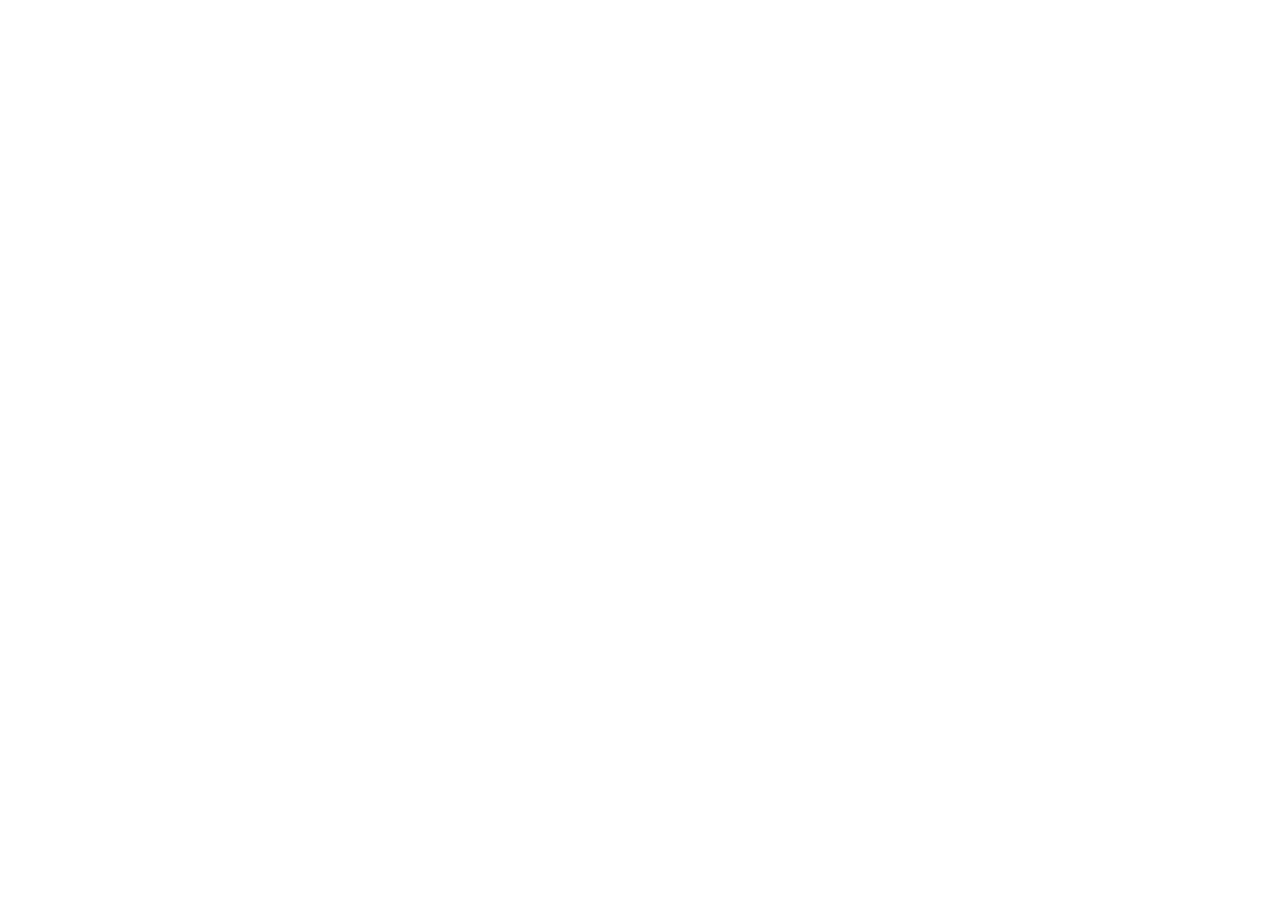
==== index.html @ 2ad167f4 "Add files via upload" ====
<!doctype html>
<html lang="en">
  <head>
    <meta charset="UTF-8" />
    <meta name="viewport" content="width=device-width, initial-scale=1.0" />
    <title>🎮 Les Savry - Game Hub</title>
  </head>
  <body>
    <div id="root"></div>
    <script type="module" src="/src/main.tsx"></script>
  </body>
</html>
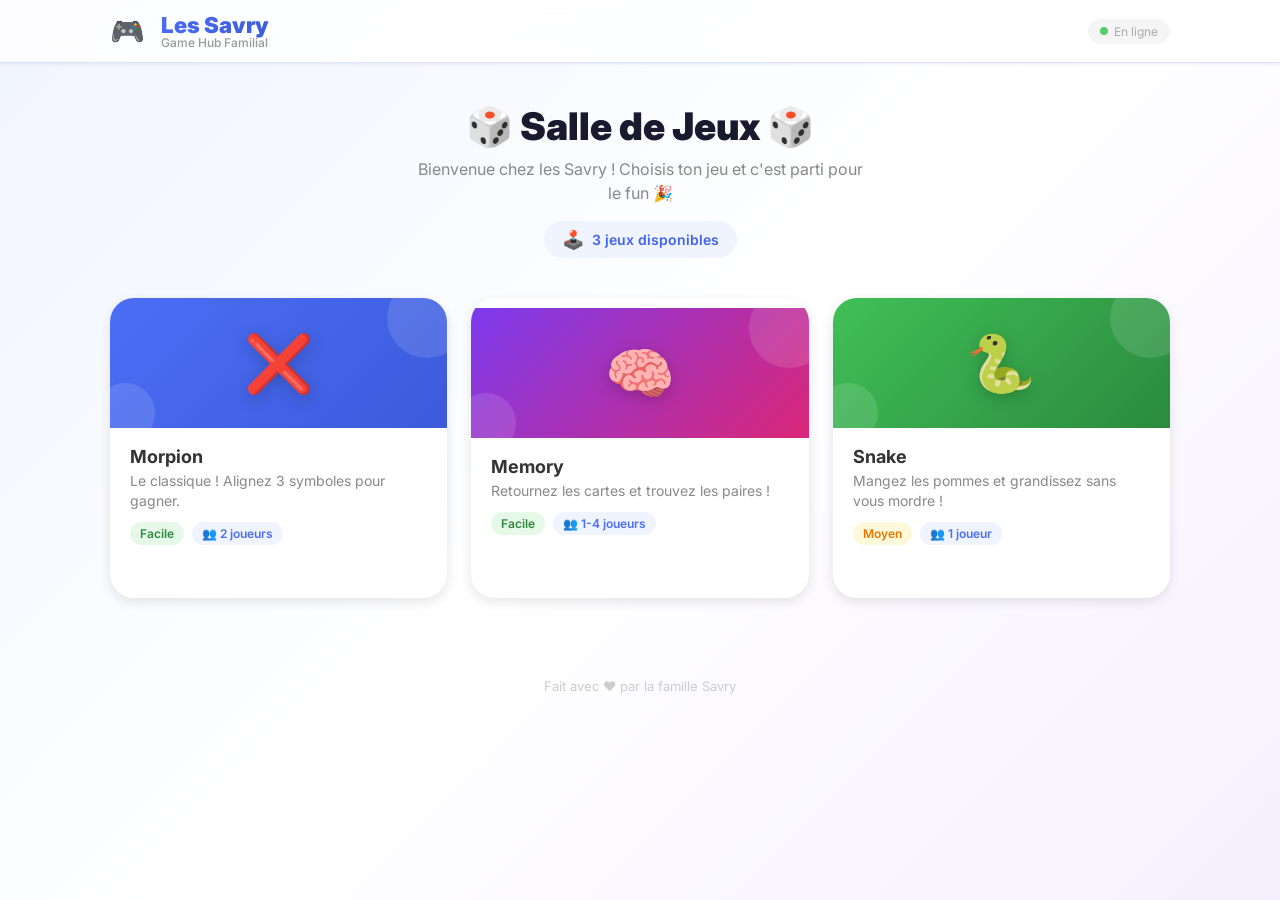
==== commit 08ef06d1: "Update index.html" ====
--- a/index.html
+++ b/index.html
@@ -1,12 +1,977 @@
-<!doctype html>
-<html lang="en">
-  <head>
-    <meta charset="UTF-8" />
-    <meta name="viewport" content="width=device-width, initial-scale=1.0" />
-    <title>🎮 Les Savry - Game Hub</title>
-  </head>
-  <body>
-    <div id="root"></div>
-    <script type="module" src="/src/main.tsx"></script>
-  </body>
+<!DOCTYPE html>
+<html lang="fr">
+<head>
+<meta charset="UTF-8">
+<meta name="viewport" content="width=device-width, initial-scale=1.0">
+<title>🎮 Les Savry — Game Hub</title>
+<link rel="preconnect" href="https://fonts.googleapis.com">
+<link rel="preconnect" href="https://fonts.gstatic.com" crossorigin>
+<link href="https://fonts.googleapis.com/css2?family=Inter:wght@400;500;600;700;800;900&display=swap" rel="stylesheet">
+
+<!-- ═══════════════════════════════════════════════════════════════
+     🎮  GAME HUB DES SAVRY — FICHIER UNIQUE index.html
+     
+     ┌──────────────────────────────────────────────────────────┐
+     │  👉 POUR AJOUTER UN JEU :                               │
+     │                                                          │
+     │  1. Ctrl+F → chercher « ÉTAPE 1 : AJOUTER UN JEU ICI » │
+     │     → Copier/coller le modèle dans le tableau GAMES      │
+     │                                                          │
+     │  2. Ctrl+F → chercher « ÉTAPE 2 : CODER LE JEU ICI »   │
+     │     → Créer la fonction du jeu en copiant le modèle      │
+     │                                                          │
+     │  C'est tout ! 🎉                                         │
+     └──────────────────────────────────────────────────────────┘
+     
+     SOMMAIRE :
+       ~Ligne 30    → 🎨 CSS (styles + animations)
+       ~Ligne 350   → 📋 REGISTRE DES JEUX (tableau GAMES)
+       ~Ligne 410   → 🎮 CODE DES JEUX (Morpion, Memory, Snake)
+       ~Ligne 900   → 🖥️ MOTEUR DU SITE (affichage, navigation)
+     
+     ═══════════════════════════════════════════════════════════════ -->
+
+<style>
+/* ══════════════════════════════════════════════════════════════
+   🎨 STYLES & ANIMATIONS
+   ══════════════════════════════════════════════════════════════ */
+
+*, *::before, *::after { box-sizing: border-box; margin: 0; padding: 0; }
+
+:root {
+  --savry-50: #f0f4ff;  --savry-100: #dbe4ff;  --savry-200: #bac8ff;
+  --savry-300: #91a7ff;  --savry-400: #748ffc;  --savry-500: #5c7cfa;
+  --savry-600: #4c6ef5;  --savry-700: #4263eb;  --savry-800: #3b5bdb;
+  --savry-900: #364fc7;
+  --radius: 16px;
+  --shadow-sm: 0 1px 3px rgba(0,0,0,.08);
+  --shadow-md: 0 4px 12px rgba(0,0,0,.1);
+  --shadow-lg: 0 12px 40px rgba(0,0,0,.12);
+  --shadow-xl: 0 20px 60px rgba(0,0,0,.15);
+}
+
+body {
+  font-family: 'Inter', system-ui, -apple-system, sans-serif;
+  background: linear-gradient(135deg, var(--savry-50) 0%, #fff 50%, #f5f0ff 100%);
+  color: #1a1a2e;
+  min-height: 100vh;
+  overflow-x: hidden;
+  -webkit-font-smoothing: antialiased;
+}
+
+button { cursor: pointer; border: none; font-family: inherit; }
+button:active { transform: scale(0.96); }
+
+/* ─── Scrollbar ─── */
+::-webkit-scrollbar { width: 8px; }
+::-webkit-scrollbar-track { background: transparent; }
+::-webkit-scrollbar-thumb { background: var(--savry-300); border-radius: 99px; }
+
+/* ─── Animations ─── */
+@keyframes float { 0%,100%{ transform: translateY(0); } 50%{ transform: translateY(-8px); } }
+@keyframes slideUp { from { opacity:0; transform:translateY(30px); } to { opacity:1; transform:translateY(0); } }
+@keyframes scaleIn { from { opacity:0; transform:scale(.9); } to { opacity:1; transform:scale(1); } }
+@keyframes fadeIn { from { opacity:0; } to { opacity:1; } }
+@keyframes pulse { 0%,100%{ transform:scale(1); } 50%{ transform:scale(1.15); } }
+@keyframes shimmer { 0%{ background-position:-200% center; } 100%{ background-position:200% center; } }
+@keyframes confetti { 0%{ transform:translateY(0) rotate(0); opacity:1; } 100%{ transform:translateY(-120px) rotate(360deg); opacity:0; } }
+
+.animate-float { animation: float 3s ease-in-out infinite; }
+.animate-slideUp { animation: slideUp .5s ease-out both; }
+.animate-scaleIn { animation: scaleIn .3s ease-out both; }
+.animate-fadeIn { animation: fadeIn .4s ease-out both; }
+.animate-pulse { animation: pulse 1.5s ease-in-out infinite; }
+
+/* ─── Header ─── */
+.header {
+  position: sticky; top: 0; z-index: 100;
+  backdrop-filter: blur(20px); -webkit-backdrop-filter: blur(20px);
+  background: rgba(255,255,255,.82);
+  border-bottom: 1px solid var(--savry-100);
+  box-shadow: var(--shadow-sm);
+}
+.header-inner {
+  max-width: 1100px; margin: 0 auto;
+  padding: 12px 20px;
+  display: flex; align-items: center; gap: 16px;
+}
+.header-logo { font-size: 28px; }
+.header-title {
+  font-size: 22px; font-weight: 900;
+  background: linear-gradient(135deg, var(--savry-600), var(--savry-800));
+  -webkit-background-clip: text; background-clip: text;
+  -webkit-text-fill-color: transparent; color: transparent;
+}
+.header-sub { font-size: 12px; color: #999; margin-top: -3px; font-weight: 500; }
+.header-status {
+  margin-left: auto; display: flex; align-items: center; gap: 6px;
+  font-size: 12px; color: #aaa;
+  background: #f5f5f5; border-radius: 99px; padding: 5px 12px;
+}
+.header-dot { width: 8px; height: 8px; border-radius: 50%; background: #51cf66; animation: pulse 2s infinite; }
+
+.btn-back {
+  display: flex; align-items: center; gap: 6px;
+  color: var(--savry-600); font-weight: 600; font-size: 15px;
+  background: var(--savry-50); border-radius: 12px; padding: 8px 16px;
+  transition: all .2s;
+}
+.btn-back:hover { background: var(--savry-100); color: var(--savry-800); }
+.btn-back .arrow { transition: transform .2s; }
+.btn-back:hover .arrow { transform: translateX(-3px); }
+
+.game-header-title { font-size: 18px; font-weight: 700; color: #333; }
+
+/* ─── Hero ─── */
+.hero { text-align: center; padding: 40px 20px 10px; }
+.hero h2 { font-size: clamp(26px, 5vw, 38px); font-weight: 900; color: #1a1a2e; }
+.hero p { color: #888; font-size: 16px; max-width: 450px; margin: 8px auto 0; line-height: 1.5; }
+.hero-badge {
+  display: inline-flex; align-items: center; gap: 8px;
+  background: var(--savry-50); color: var(--savry-700);
+  border-radius: 99px; padding: 8px 18px; margin-top: 16px;
+  font-size: 14px; font-weight: 600;
+}
+
+/* ─── Grid ─── */
+.games-grid {
+  max-width: 1100px; margin: 30px auto;
+  padding: 0 20px;
+  display: grid; grid-template-columns: repeat(auto-fill, minmax(280px, 1fr));
+  gap: 24px;
+}
+
+/* ─── Card ─── */
+.game-card {
+  background: #fff; border-radius: 24px;
+  box-shadow: var(--shadow-md);
+  overflow: hidden; text-align: left;
+  transition: all .3s cubic-bezier(.25,.8,.25,1);
+  width: 100%;
+}
+.game-card:hover { transform: translateY(-8px); box-shadow: var(--shadow-xl); }
+
+.card-header {
+  height: 130px; display: flex; align-items: center; justify-content: center;
+  position: relative; overflow: hidden;
+}
+.card-header .emoji {
+  font-size: 56px; transition: transform .3s; filter: drop-shadow(0 4px 8px rgba(0,0,0,.2));
+  position: relative; z-index: 2;
+}
+.game-card:hover .card-header .emoji { transform: scale(1.25) rotate(-5deg); }
+.card-header .circle1, .card-header .circle2 {
+  position: absolute; border-radius: 50%; background: rgba(255,255,255,.12);
+}
+.card-header .circle1 { width: 80px; height: 80px; top: -20px; right: -20px; }
+.card-header .circle2 { width: 60px; height: 60px; bottom: -15px; left: -15px; }
+
+.card-body { padding: 18px 20px 22px; }
+.card-body h3 { font-size: 18px; font-weight: 700; color: #333; transition: color .2s; }
+.game-card:hover .card-body h3 { color: var(--savry-600); }
+.card-body p { font-size: 14px; color: #888; margin-top: 4px; line-height: 1.4; }
+
+.card-tags { display: flex; gap: 8px; margin-top: 12px; flex-wrap: wrap; }
+.tag {
+  font-size: 12px; font-weight: 600; padding: 4px 10px; border-radius: 99px;
+}
+.tag-easy { background: #e6f9e8; color: #2b8a3e; }
+.tag-medium { background: #fff9db; color: #e67700; }
+.tag-hard { background: #ffe3e3; color: #c92a2a; }
+.tag-players { background: var(--savry-50); color: var(--savry-600); }
+
+.card-play {
+  display: flex; align-items: center; gap: 6px; margin-top: 14px;
+  font-size: 14px; font-weight: 600; color: var(--savry-500);
+  opacity: 0; transition: opacity .3s;
+}
+.game-card:hover .card-play { opacity: 1; }
+.card-play .play-arrow { transition: transform .2s; }
+.game-card:hover .card-play .play-arrow { transform: translateX(4px); }
+
+/* ─── Game Player ─── */
+.game-player {
+  max-width: 900px; margin: 24px auto;
+  padding: 0 12px;
+}
+.game-player-header {
+  display: flex; align-items: center; gap: 12px;
+  padding: 0 8px; margin-bottom: 20px;
+}
+.game-player-header .gp-emoji { font-size: 32px; }
+.game-player-header .gp-title { font-size: 20px; font-weight: 700; color: #333; }
+.game-player-header .gp-desc { font-size: 13px; color: #999; }
+
+.game-container {
+  background: #fff; border-radius: 24px;
+  box-shadow: var(--shadow-lg); border: 1px solid #f0f0f0;
+  padding: 24px; display: flex; justify-content: center;
+  overflow: hidden;
+}
+
+/* ─── Footer ─── */
+.footer { text-align: center; padding: 50px 20px 30px; font-size: 13px; color: #ccc; }
+
+/* ─── Jeux : utilitaires communs ─── */
+.game-wrap { display: flex; flex-direction: column; align-items: center; gap: 20px; width: 100%; }
+
+.stats-bar { display: flex; gap: 20px; text-align: center; flex-wrap: wrap; justify-content: center; }
+.stat-box { border-radius: 16px; padding: 10px 22px; }
+.stat-label { font-size: 12px; font-weight: 500; }
+.stat-value { font-size: 28px; font-weight: 900; }
+
+.btn-primary {
+  padding: 10px 24px; border-radius: 14px; font-weight: 700; font-size: 15px;
+  color: #fff; transition: all .2s; box-shadow: var(--shadow-md);
+}
+.btn-primary:hover { filter: brightness(1.1); transform: translateY(-1px); }
+
+.btn-secondary {
+  padding: 10px 24px; border-radius: 14px; font-weight: 600; font-size: 14px;
+  background: #f0f0f0; color: #555; transition: all .2s;
+}
+.btn-secondary:hover { background: #e0e0e0; }
+
+.btn-row { display: flex; gap: 10px; flex-wrap: wrap; justify-content: center; }
+
+.status-msg { font-size: 18px; font-weight: 700; min-height: 32px; text-align: center; }
+
+/* ─── Morpion ─── */
+.morpion-board { display: grid; grid-template-columns: repeat(3,1fr); gap: 8px; }
+.morpion-cell {
+  width: 80px; height: 80px; border-radius: 16px;
+  background: #fff; box-shadow: var(--shadow-sm);
+  font-size: 36px; font-weight: 900; display: flex; align-items: center; justify-content: center;
+  transition: all .2s; border: 2px solid transparent;
+}
+.morpion-cell:not(.filled):hover { background: #f5f5f5; transform: scale(1.05); }
+.morpion-cell.filled { cursor: default; }
+.morpion-cell.win { background: #e6f9e8; border-color: #51cf66; transform: scale(1.05); }
+.morpion-cell .x { color: #4c6ef5; }
+.morpion-cell .o { color: #f03e3e; }
+
+@media (min-width: 480px) { .morpion-cell { width: 96px; height: 96px; font-size: 42px; } }
+
+.score-active { transform: scale(1.08); box-shadow: 0 0 0 3px; }
+
+/* ─── Memory ─── */
+.memory-grid { display: grid; grid-template-columns: repeat(4,1fr); gap: 8px; }
+.memory-card {
+  width: 64px; height: 64px; border-radius: 12px;
+  font-size: 28px; display: flex; align-items: center; justify-content: center;
+  transition: all .3s; font-weight: 700;
+}
+.memory-card.hidden-card {
+  background: linear-gradient(135deg, #7c3aed, #db2777);
+  color: rgba(255,255,255,.6); box-shadow: var(--shadow-sm);
+}
+.memory-card.hidden-card:hover { transform: scale(1.08); box-shadow: var(--shadow-md); }
+.memory-card.flipped { background: #fff; box-shadow: var(--shadow-md); transform: scale(1.05); }
+.memory-card.matched { background: #e6f9e8; border: 2px solid #b2f2bb; transform: scale(.95); opacity: .8; }
+
+@media (min-width: 480px) { .memory-card { width: 80px; height: 80px; font-size: 34px; } }
+
+/* ─── Snake ─── */
+.snake-grid {
+  display: grid; border-radius: 16px; overflow: hidden;
+  border: 2px solid #b2f2bb; background: rgba(200,230,200,.15);
+}
+.snake-cell {
+  display: flex; align-items: center; justify-content: center;
+  transition: background .1s;
+}
+.snake-cell.even { background: rgba(200,230,200,.25); }
+.snake-cell.odd { background: rgba(200,230,200,.12); }
+.snake-cell.head { background: #2b8a3e; border-radius: 4px; box-shadow: 0 0 6px rgba(0,100,0,.4); font-size: 10px; }
+.snake-cell.body { background: #40c057; border-radius: 2px; }
+.snake-cell.food { font-size: 12px; }
+
+.snake-overlay { text-align: center; }
+.snake-overlay h3 { font-size: 22px; font-weight: 700; margin-bottom: 4px; }
+.snake-overlay p { font-size: 14px; color: #888; margin-bottom: 14px; }
+
+.mobile-controls {
+  display: grid; grid-template-columns: repeat(3,1fr); gap: 4px; width: 150px;
+}
+.ctrl-btn {
+  padding: 12px; border-radius: 10px; font-size: 18px;
+  background: #d3f9d8; transition: background .15s;
+}
+.ctrl-btn:active { background: #b2f2bb; }
+.ctrl-btn.pause-btn { background: #fff3bf; font-size: 12px; font-weight: 700; }
+.ctrl-btn.pause-btn:active { background: #ffe066; }
+
+@media (min-width: 640px) { .mobile-controls { display: none; } }
+
+/* ─── Responsive ─── */
+@media (max-width: 480px) {
+  .header-status { display: none; }
+  .header-title { font-size: 18px; }
+  .hero h2 { font-size: 24px; }
+  .games-grid { gap: 16px; grid-template-columns: 1fr; }
+  .card-play { opacity: 1; }
+  .game-container { padding: 16px; }
+  .stat-box { padding: 8px 16px; }
+  .stat-value { font-size: 22px; }
+}
+</style>
+</head>
+
+<body>
+
+<!-- ═══════════════════════════════════════════════ -->
+<!--  Le contenu est généré par le JS ci-dessous   -->
+<!-- ═══════════════════════════════════════════════ -->
+<div id="app"></div>
+
+<script>
+/* ╔══════════════════════════════════════════════════════════════════╗
+   ║                                                                ║
+   ║  📋  REGISTRE DES JEUX                                         ║
+   ║                                                                ║
+   ║  Chaque jeu = un objet dans le tableau GAMES.                  ║
+   ║  Le champ "render" est le nom de la fonction qui dessine       ║
+   ║  le jeu dans le <div> passé en paramètre.                     ║
+   ║                                                                ║
+   ╚══════════════════════════════════════════════════════════════════╝ */
+
+const GAMES = [
+  {
+    id: "morpion",
+    title: "Morpion",
+    description: "Le classique ! Alignez 3 symboles pour gagner.",
+    emoji: "❌",
+    gradient: "linear-gradient(135deg, #4c6ef5, #3b5bdb)",
+    render: renderMorpion,
+    players: "2",
+    difficulty: "Facile",
+  },
+  {
+    id: "memory",
+    title: "Memory",
+    description: "Retournez les cartes et trouvez les paires !",
+    emoji: "🧠",
+    gradient: "linear-gradient(135deg, #7c3aed, #db2777)",
+    render: renderMemory,
+    players: "1-4",
+    difficulty: "Facile",
+  },
+  {
+    id: "snake",
+    title: "Snake",
+    description: "Mangez les pommes et grandissez sans vous mordre !",
+    emoji: "🐍",
+    gradient: "linear-gradient(135deg, #40c057, #2b8a3e)",
+    render: renderSnake,
+    players: "1",
+    difficulty: "Moyen",
+  },
+
+  /* ┌──────────────────────────────────────────────────────────────┐
+     │                                                              │
+     │  ★★★  ÉTAPE 1 : AJOUTER UN JEU ICI  ★★★                   │
+     │                                                              │
+     │  Copier-coller ce modèle (enlever les //) :                 │
+     │                                                              │
+     │  {                                                           │
+     │    id: "mon-jeu",                                            │
+     │    title: "Mon Super Jeu",                                   │
+     │    description: "Description courte du jeu.",                │
+     │    emoji: "🎯",                                              │
+     │    gradient: "linear-gradient(135deg, #ff6b6b, #ee5a24)",   │
+     │    render: renderMonSuperJeu,                                │
+     │    players: "1-2",                                           │
+     │    difficulty: "Facile",    // Facile | Moyen | Difficile    │
+     │  },                                                          │
+     │                                                              │
+     │  Puis coder la fonction renderMonSuperJeu(container)         │
+     │  → chercher « ÉTAPE 2 : CODER LE JEU ICI » plus bas        │
+     │                                                              │
+     └──────────────────────────────────────────────────────────────┘ */
+];
+
+
+/* ╔══════════════════════════════════════════════════════════════════╗
+   ║                                                                ║
+   ║  🎮  CODE DES JEUX                                             ║
+   ║                                                                ║
+   ║  Chaque jeu est une fonction : renderXxx(container)            ║
+   ║  "container" est le <div> dans lequel dessiner le jeu.         ║
+   ║  La fonction doit tout gérer : HTML, état, événements.        ║
+   ║                                                                ║
+   ╚══════════════════════════════════════════════════════════════════╝ */
+
+
+/* ─────────────────────────────────────────────────────────────────
+   🎮 JEU 1 : MORPION (Tic-Tac-Toe)
+   ───────────────────────────────────────────────────────────────── */
+
+function renderMorpion(container) {
+  let board = Array(9).fill(null);
+  let current = "X";
+  let scores = { X: 0, O: 0 };
+  let gameOver = false;
+  let winLine = null;
+
+  const COMBOS = [
+    [0,1,2],[3,4,5],[6,7,8],
+    [0,3,6],[1,4,7],[2,5,8],
+    [0,4,8],[2,4,6]
+  ];
+
+  function checkWin(b) {
+    for (const c of COMBOS) {
+      if (b[c[0]] && b[c[0]] === b[c[1]] && b[c[0]] === b[c[2]])
+        return { winner: b[c[0]], line: c };
+    }
+    return null;
+  }
+
+  function draw() {
+    const result = checkWin(board);
+    const isDraw = !result && board.every(c => c !== null);
+
+    container.innerHTML = `
+      <div class="game-wrap">
+        <div class="stats-bar">
+          <div class="stat-box" style="background:#edf2ff;${current==='X'&&!gameOver ? 'box-shadow:0 0 0 3px #4c6ef5;transform:scale(1.05);' : ''}">
+            <div class="stat-label" style="color:#4c6ef5;">Joueur X</div>
+            <div class="stat-value" style="color:#364fc7;">${scores.X}</div>
+          </div>
+          <div style="display:flex;align-items:center;color:#ccc;font-weight:700;font-size:18px;">VS</div>
+          <div class="stat-box" style="background:#ffe3e3;${current==='O'&&!gameOver ? 'box-shadow:0 0 0 3px #f03e3e;transform:scale(1.05);' : ''}">
+            <div class="stat-label" style="color:#f03e3e;">Joueur O</div>
+            <div class="stat-value" style="color:#c92a2a;">${scores.O}</div>
+          </div>
+        </div>
+
+        <div class="status-msg animate-fadeIn">
+          ${result ? `<span style="color:#2b8a3e;">🎉 ${result.winner} a gagné !</span>` :
+            isDraw ? `<span style="color:#e67700;">🤝 Match nul !</span>` :
+            `<span style="color:#888;">Au tour de <strong style="color:${current==='X'?'#4c6ef5':'#f03e3e'}">${current}</strong></span>`
+          }
+        </div>
+
+        <div class="morpion-board">
+          ${board.map((cell, i) => {
+            const isWin = winLine && winLine.includes(i);
+            return `<button class="morpion-cell ${cell ? 'filled' : ''} ${isWin ? 'win' : ''}" data-i="${i}">
+              ${cell ? `<span class="${cell.toLowerCase()} animate-scaleIn">${cell}</span>` : ''}
+            </button>`;
+          }).join('')}
+        </div>
+
+        <div class="btn-row">
+          <button class="btn-primary" style="background:var(--savry-500);" onclick="morpionReset()">🔄 Nouvelle partie</button>
+          <button class="btn-secondary" onclick="morpionFullReset()">Réinitialiser scores</button>
+        </div>
+      </div>
+    `;
+
+    container.querySelectorAll('.morpion-cell:not(.filled)').forEach(btn => {
+      btn.addEventListener('click', () => {
+        if (gameOver) return;
+        const idx = parseInt(btn.dataset.i);
+        board[idx] = current;
+        const r = checkWin(board);
+        if (r) {
+          gameOver = true;
+          winLine = r.line;
+          scores[r.winner]++;
+        } else if (board.every(c => c)) {
+          gameOver = true;
+        } else {
+          current = current === 'X' ? 'O' : 'X';
+        }
+        draw();
+      });
+    });
+  }
+
+  window.morpionReset = () => { board = Array(9).fill(null); current = 'X'; gameOver = false; winLine = null; draw(); };
+  window.morpionFullReset = () => { scores = { X: 0, O: 0 }; window.morpionReset(); };
+
+  draw();
+}
+
+
+/* ─────────────────────────────────────────────────────────────────
+   🎮 JEU 2 : MEMORY
+   ───────────────────────────────────────────────────────────────── */
+
+function renderMemory(container) {
+  const EMOJIS = ["🎮","🎲","🎯","🏆","⭐","🎪","🎨","🎵"];
+  let cards, selected, moves, best, checking;
+
+  function shuffle(arr) {
+    const a = [...arr];
+    for (let i = a.length - 1; i > 0; i--) {
+      const j = Math.floor(Math.random() * (i + 1));
+      [a[i], a[j]] = [a[j], a[i]];
+    }
+    return a;
+  }
+
+  function init() {
+    const pairs = shuffle([...EMOJIS, ...EMOJIS]);
+    cards = pairs.map((emoji, id) => ({ id, emoji, flipped: false, matched: false }));
+    selected = []; moves = 0; checking = false;
+    best = best || null;
+    draw();
+  }
+
+  function draw() {
+    const matched = cards.filter(c => c.matched).length;
+    const won = matched === cards.length;
+    if (won && (best === null || moves < best)) best = moves;
+
+    container.innerHTML = `
+      <div class="game-wrap">
+        <div class="stats-bar">
+          <div class="stat-box" style="background:#faf5ff;">
+            <div class="stat-label" style="color:#7c3aed;">Coups</div>
+            <div class="stat-value" style="color:#5b21b6;">${moves}</div>
+          </div>
+          <div class="stat-box" style="background:#fdf2f8;">
+            <div class="stat-label" style="color:#db2777;">Paires</div>
+            <div class="stat-value" style="color:#9d174d;">${matched/2}/${EMOJIS.length}</div>
+          </div>
+          ${best !== null ? `
+          <div class="stat-box" style="background:#fefce8;">
+            <div class="stat-label" style="color:#ca8a04;">Record</div>
+            <div class="stat-value" style="color:#a16207;">${best}</div>
+          </div>` : ''}
+        </div>
+
+        ${won ? `
+        <div class="status-msg animate-scaleIn">
+          <span style="color:#2b8a3e;">🎉 Bravo ! En ${moves} coups !</span>
+        </div>` : ''}
+
+        <div class="memory-grid">
+          ${cards.map(card => {
+            const cls = card.matched ? 'matched' : card.flipped ? 'flipped' : 'hidden-card';
+            return `<button class="memory-card ${cls}" data-id="${card.id}">
+              ${(card.flipped || card.matched) ? `<span class="animate-scaleIn">${card.emoji}</span>` : '?'}
+            </button>`;
+          }).join('')}
+        </div>
+
+        <button class="btn-primary" style="background:#7c3aed;" onclick="memoryRestart()">🔄 Nouvelle partie</button>
+      </div>
+    `;
+
+    container.querySelectorAll('.memory-card.hidden-card').forEach(btn => {
+      btn.addEventListener('click', () => {
+        if (checking) return;
+        const id = parseInt(btn.dataset.id);
+        const card = cards.find(c => c.id === id);
+        if (!card || card.flipped || card.matched) return;
+        card.flipped = true;
+        selected.push(id);
+        draw();
+
+        if (selected.length === 2) {
+          moves++;
+          checking = true;
+          const c1 = cards.find(c => c.id === selected[0]);
+          const c2 = cards.find(c => c.id === selected[1]);
+          if (c1.emoji === c2.emoji) {
+            setTimeout(() => { c1.matched = c2.matched = true; selected = []; checking = false; draw(); }, 400);
+          } else {
+            setTimeout(() => { c1.flipped = c2.flipped = false; selected = []; checking = false; draw(); }, 900);
+          }
+        }
+      });
+    });
+  }
+
+  window.memoryRestart = init;
+  init();
+}
+
+
+/* ─────────────────────────────────────────────────────────────────
+   🎮 JEU 3 : SNAKE
+   ───────────────────────────────────────────────────────────────── */
+
+function renderSnake(container) {
+  const SIZE = 15;
+  const SPEED_INIT = 150;
+  let snake, food, dir, score, bestScore, playing, paused, interval;
+  let touchStart = null;
+  bestScore = 0;
+
+  function randomFood() {
+    let p;
+    do { p = { x: Math.floor(Math.random()*SIZE), y: Math.floor(Math.random()*SIZE) }; }
+    while (snake.some(s => s.x === p.x && s.y === p.y));
+    return p;
+  }
+
+  function init() {
+    snake = [{ x: 7, y: 7 }];
+    food = { x: 5, y: 5 };
+    dir = "RIGHT"; score = 0; playing = false; paused = false;
+    if (interval) clearInterval(interval);
+    interval = null;
+    draw();
+  }
+
+  function startGame() {
+    snake = [{ x: 7, y: 7 }];
+    food = randomFood();
+    dir = "RIGHT"; score = 0; playing = true; paused = false;
+    if (interval) clearInterval(interval);
+    gameLoop();
+    draw();
+  }
+
+  function gameLoop() {
+    const speed = Math.max(70, SPEED_INIT - score * 3);
+    if (interval) clearInterval(interval);
+    interval = setInterval(tick, speed);
+  }
+
+  function tick() {
+    if (!playing || paused) return;
+    const head = { ...snake[0] };
+    if (dir === "UP") head.y--;
+    if (dir === "DOWN") head.y++;
+    if (dir === "LEFT") head.x--;
+    if (dir === "RIGHT") head.x++;
+
+    if (head.x < 0 || head.x >= SIZE || head.y < 0 || head.y >= SIZE ||
+        snake.some(s => s.x === head.x && s.y === head.y)) {
+      playing = false;
+      clearInterval(interval);
+      if (score > bestScore) bestScore = score;
+      draw();
+      return;
+    }
+
+    snake.unshift(head);
+    if (head.x === food.x && head.y === food.y) {
+      score++;
+      food = randomFood();
+      clearInterval(interval);
+      gameLoop();
+    } else {
+      snake.pop();
+    }
+    draw();
+  }
+
+  function changeDir(newDir) {
+    const opp = { UP:"DOWN", DOWN:"UP", LEFT:"RIGHT", RIGHT:"LEFT" };
+    if (opp[newDir] !== dir) dir = newDir;
+  }
+
+  function draw() {
+    const cellPx = Math.min(Math.floor((window.innerWidth - 80) / SIZE), Math.floor(448 / SIZE));
+    const gameOverState = !playing && score > 0;
+
+    container.innerHTML = `
+      <div class="game-wrap" id="snake-wrap" tabindex="0" style="outline:none;">
+        <div class="stats-bar">
+          <div class="stat-box" style="background:#e6f9e8;">
+            <div class="stat-label" style="color:#2b8a3e;">Score</div>
+            <div class="stat-value" style="color:#1b5e20;">${score}</div>
+          </div>
+          <div class="stat-box" style="background:#fefce8;">
+            <div class="stat-label" style="color:#ca8a04;">Record</div>
+            <div class="stat-value" style="color:#a16207;">${bestScore}</div>
+          </div>
+        </div>
+
+        <div class="snake-grid" style="grid-template-columns:repeat(${SIZE},${cellPx}px);grid-template-rows:repeat(${SIZE},${cellPx}px);">
+          ${Array.from({length: SIZE*SIZE}).map((_,i) => {
+            const x = i % SIZE, y = Math.floor(i / SIZE);
+            const isHead = snake[0] && snake[0].x === x && snake[0].y === y;
+            const isBody = snake.slice(1).some(s => s.x === x && s.y === y);
+            const isFood = food.x === x && food.y === y;
+            let cls = (x+y)%2===0 ? 'even' : 'odd';
+            if (isHead) cls = 'head';
+            else if (isBody) cls = 'body';
+            return `<div class="snake-cell ${cls}" style="width:${cellPx}px;height:${cellPx}px;">
+              ${isFood ? '<span class="animate-pulse">🍎</span>' : ''}
+              ${isHead ? '👀' : ''}
+            </div>`;
+          }).join('')}
+        </div>
+
+        ${(!playing || paused) ? `
+        <div class="snake-overlay animate-scaleIn">
+          ${gameOverState ? `<h3 style="color:#c92a2a;">💀 Game Over !</h3><p>Score : ${score}</p>` :
+            paused ? `<h3 style="color:#e67700;">⏸️ Pause</h3>` :
+            `<p>Flèches / ZQSD pour bouger<br>Swipe sur mobile 📱</p>`
+          }
+          <button class="btn-primary" style="background:#40c057;" id="snake-play-btn">
+            ${gameOverState ? '🔄 Rejouer' : paused ? '▶️ Reprendre' : '▶️ Jouer !'}
+          </button>
+        </div>` : ''}
+
+        ${playing && !paused ? `
+        <div class="mobile-controls">
+          <div></div>
+          <button class="ctrl-btn" onclick="snakeDir('UP')">↑</button>
+          <div></div>
+          <button class="ctrl-btn" onclick="snakeDir('LEFT')">←</button>
+          <button class="ctrl-btn pause-btn" onclick="snakePause()">⏸️</button>
+          <button class="ctrl-btn" onclick="snakeDir('RIGHT')">→</button>
+          <div></div>
+          <button class="ctrl-btn" onclick="snakeDir('DOWN')">↓</button>
+          <div></div>
+        </div>` : ''}
+      </div>
+    `;
+
+    const playBtn = document.getElementById('snake-play-btn');
+    if (playBtn) {
+      playBtn.addEventListener('click', () => {
+        if (paused) { paused = false; draw(); }
+        else startGame();
+      });
+    }
+
+    const wrap = document.getElementById('snake-wrap');
+    if (wrap) {
+      wrap.focus();
+      wrap.addEventListener('touchstart', e => {
+        const t = e.touches[0];
+        touchStart = { x: t.clientX, y: t.clientY };
+      }, { passive: true });
+      wrap.addEventListener('touchend', e => {
+        if (!touchStart) return;
+        const t = e.changedTouches[0];
+        const dx = t.clientX - touchStart.x, dy = t.clientY - touchStart.y;
+        if (Math.max(Math.abs(dx), Math.abs(dy)) < 30) return;
+        if (Math.abs(dx) > Math.abs(dy)) changeDir(dx > 0 ? 'RIGHT' : 'LEFT');
+        else changeDir(dy > 0 ? 'DOWN' : 'UP');
+      }, { passive: true });
+    }
+  }
+
+  // Keyboard
+  function handleKey(e) {
+    const target = document.getElementById('snake-wrap');
+    if (!target) return;
+    if (e.key === ' ') {
+      e.preventDefault();
+      if (!playing) startGame();
+      else { paused = !paused; draw(); }
+      return;
+    }
+    const map = {
+      ArrowUp:'UP', ArrowDown:'DOWN', ArrowLeft:'LEFT', ArrowRight:'RIGHT',
+      z:'UP', s:'DOWN', q:'LEFT', d:'RIGHT',
+      Z:'UP', S:'DOWN', Q:'LEFT', D:'RIGHT',
+    };
+    if (map[e.key]) { e.preventDefault(); changeDir(map[e.key]); }
+  }
+
+  window.snakeDir = changeDir;
+  window.snakePause = () => { paused = true; draw(); };
+  window.snakeKeyHandler = handleKey;
+  window.addEventListener('keydown', handleKey);
+
+  // Cleanup on navigation
+  window.snakeCleanup = () => {
+    if (interval) clearInterval(interval);
+    window.removeEventListener('keydown', handleKey);
+  };
+
+  init();
+}
+
+
+/* ┌──────────────────────────────────────────────────────────────────┐
+   │                                                                  │
+   │  ★★★  ÉTAPE 2 : CODER LE JEU ICI  ★★★                         │
+   │                                                                  │
+   │  Modèle à copier-coller :                                       │
+   │                                                                  │
+   │  function renderMonSuperJeu(container) {                         │
+   │    let score = 0;                                                │
+   │                                                                  │
+   │    function draw() {                                             │
+   │      container.innerHTML = `                                     │
+   │        <div class="game-wrap">                                   │
+   │          <div class="stats-bar">                                 │
+   │            <div class="stat-box" style="background:#edf2ff;">    │
+   │              <div class="stat-label"                             │
+   │                   style="color:#4c6ef5;">Score</div>             │
+   │              <div class="stat-value"                             │
+   │                   style="color:#364fc7;">${score}</div>          │
+   │            </div>                                                │
+   │          </div>                                                  │
+   │          <button class="btn-primary"                             │
+   │                  style="background:#4c6ef5;"                     │
+   │                  id="btn-click">Cliquer !</button>               │
+   │        </div>                                                    │
+   │      `;                                                          │
+   │      document.getElementById('btn-click')                        │
+   │        .addEventListener('click', () => { score++; draw(); });   │
+   │    }                                                             │
+   │                                                                  │
+   │    draw();                                                       │
+   │  }                                                               │
+   │                                                                  │
+   │  Puis ajouter l'entrée dans le tableau GAMES plus haut !        │
+   │  (chercher « ÉTAPE 1 : AJOUTER UN JEU ICI »)                   │
+   │                                                                  │
+   └──────────────────────────────────────────────────────────────────┘ */
+
+
+/* ╔══════════════════════════════════════════════════════════════════╗
+   ║                                                                ║
+   ║  🖥️  MOTEUR DU SITE (navigation, affichage)                   ║
+   ║                                                                ║
+   ║  Pas besoin de toucher à cette section pour ajouter un jeu.    ║
+   ║                                                                ║
+   ╚══════════════════════════════════════════════════════════════════╝ */
+
+let currentView = "hub"; // "hub" ou l'id d'un jeu
+const app = document.getElementById('app');
+
+function navigate(view) {
+  // Cleanup snake si on quitte
+  if (currentView === 'snake' && window.snakeCleanup) window.snakeCleanup();
+  currentView = view;
+  renderApp();
+  window.scrollTo({ top: 0, behavior: 'smooth' });
+}
+
+function renderApp() {
+  if (currentView === "hub") {
+    renderHub();
+  } else {
+    renderGamePlayer(currentView);
+  }
+}
+
+function renderHub() {
+  const diffClass = d => d === 'Facile' ? 'tag-easy' : d === 'Moyen' ? 'tag-medium' : 'tag-hard';
+
+  app.innerHTML = `
+    <!-- Header -->
+    <header class="header">
+      <div class="header-inner">
+        <div class="header-logo animate-float">🎮</div>
+        <div>
+          <div class="header-title">Les Savry</div>
+          <div class="header-sub">Game Hub Familial</div>
+        </div>
+        <div class="header-status">
+          <span class="header-dot"></span> En ligne
+        </div>
+      </div>
+    </header>
+
+    <!-- Hero -->
+    <div class="hero animate-slideUp">
+      <h2>🎲 Salle de Jeux 🎲</h2>
+      <p>Bienvenue chez les Savry ! Choisis ton jeu et c'est parti pour le fun 🎉</p>
+      <div class="hero-badge">
+        <span style="font-size:18px;">🕹️</span>
+        ${GAMES.length} jeu${GAMES.length > 1 ? 'x' : ''} disponible${GAMES.length > 1 ? 's' : ''}
+      </div>
+    </div>
+
+    <!-- Games Grid -->
+    ${GAMES.length > 0 ? `
+    <div class="games-grid">
+      ${GAMES.map((game, i) => `
+        <button class="game-card animate-slideUp" style="animation-delay:${i*100}ms;animation-fill-mode:both;" data-game="${game.id}">
+          <div class="card-header" style="background:${game.gradient};">
+            <span class="emoji">${game.emoji}</span>
+            <div class="circle1"></div>
+            <div class="circle2"></div>
+          </div>
+          <div class="card-body">
+            <h3>${game.title}</h3>
+            <p>${game.description}</p>
+            <div class="card-tags">
+              <span class="tag ${diffClass(game.difficulty)}">${game.difficulty}</span>
+              <span class="tag tag-players">👥 ${game.players} joueur${game.players !== '1' ? 's' : ''}</span>
+            </div>
+            <div class="card-play">
+              <span>Jouer</span>
+              <span class="play-arrow">→</span>
+            </div>
+          </div>
+        </button>
+      `).join('')}
+    </div>` : `
+    <div style="text-align:center;padding:80px 20px;color:#ccc;">
+      <div style="font-size:60px;margin-bottom:16px;">🎮</div>
+      <p style="font-size:18px;font-weight:600;">Aucun jeu pour le moment</p>
+      <p style="font-size:14px;margin-top:4px;">Ajoutez un jeu dans le tableau GAMES !</p>
+    </div>`}
+
+    <!-- Footer -->
+    <div class="footer">Fait avec ❤️ par la famille Savry</div>
+  `;
+
+  // Bind click events
+  app.querySelectorAll('.game-card').forEach(card => {
+    card.addEventListener('click', () => navigate(card.dataset.game));
+  });
+}
+
+function renderGamePlayer(gameId) {
+  const game = GAMES.find(g => g.id === gameId);
+  if (!game) {
+    app.innerHTML = `
+      <div style="text-align:center;padding:100px 20px;">
+        <div style="font-size:60px;margin-bottom:16px;">🤔</div>
+        <h2 style="font-size:24px;font-weight:700;color:#555;">Jeu introuvable</h2>
+        <button class="btn-primary" style="background:var(--savry-500);margin-top:20px;" onclick="navigate('hub')">← Retour</button>
+      </div>
+    `;
+    return;
+  }
+
+  app.innerHTML = `
+    <!-- Header -->
+    <header class="header">
+      <div class="header-inner">
+        <button class="btn-back" onclick="navigate('hub')">
+          <span class="arrow">←</span>
+          <span>Retour</span>
+        </button>
+        <div class="game-header-title">${game.emoji} ${game.title}</div>
+        <div class="header-status">
+          <span class="header-dot"></span> En ligne
+        </div>
+      </div>
+    </header>
+
+    <!-- Game -->
+    <div class="game-player animate-scaleIn">
+      <div class="game-player-header">
+        <span class="gp-emoji">${game.emoji}</span>
+        <div>
+          <div class="gp-title">${game.title}</div>
+          <div class="gp-desc">${game.description}</div>
+        </div>
+        <span class="tag tag-players" style="margin-left:auto;">👥 ${game.players}</span>
+      </div>
+      <div class="game-container">
+        <div id="game-mount" style="width:100%;"></div>
+      </div>
+    </div>
+  `;
+
+  const mount = document.getElementById('game-mount');
+  game.render(mount);
+}
+
+// Make navigate global for onclick handlers
+window.navigate = navigate;
+
+// Start
+renderApp();
+</script>
+</body>
 </html>
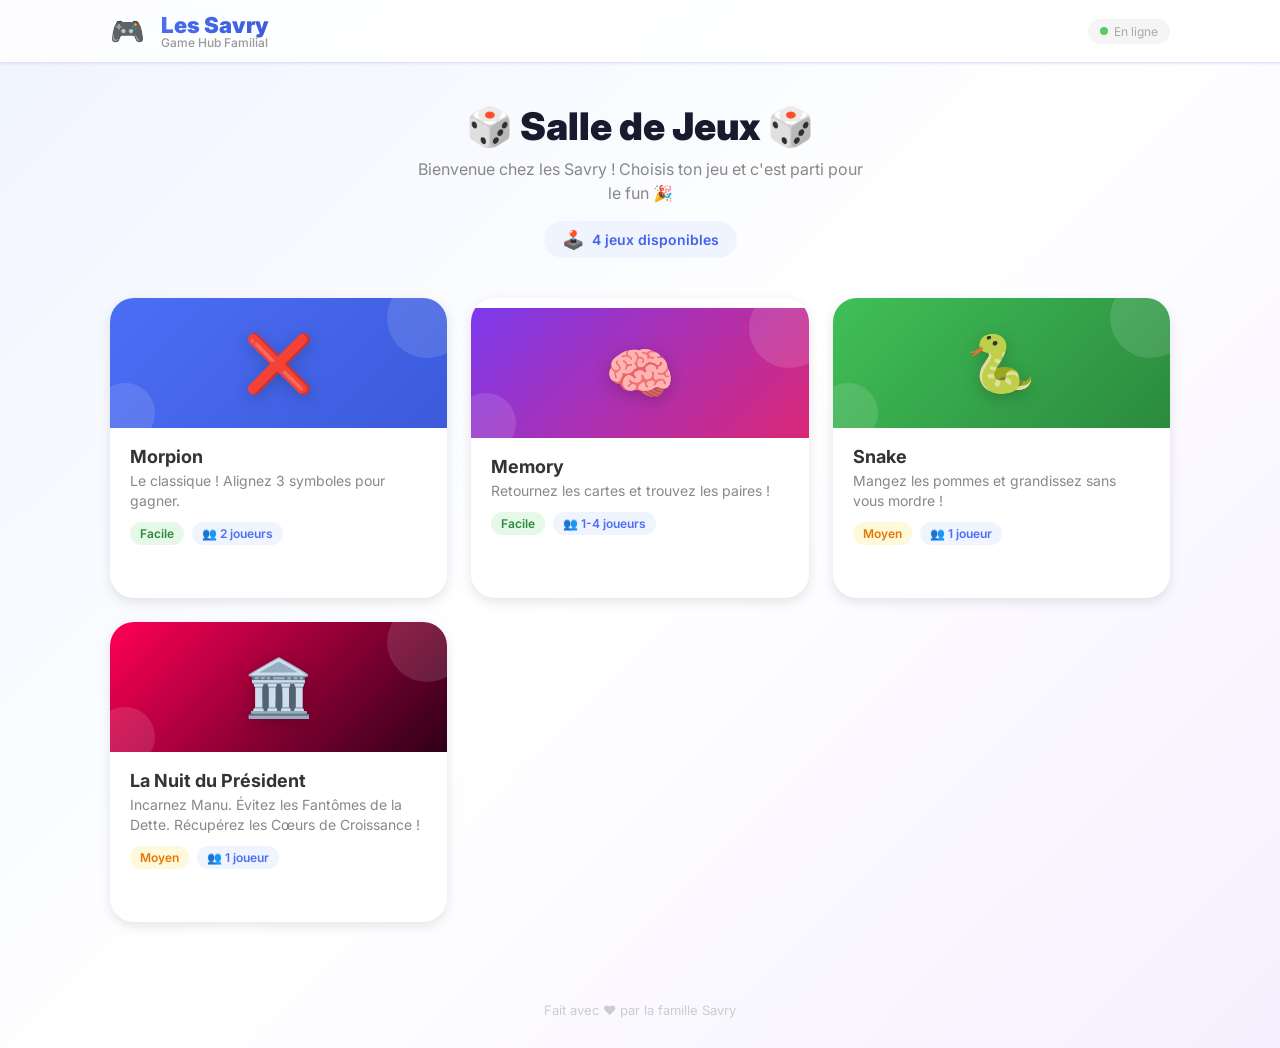
==== commit 9e776370: "Update index.html" ====
--- a/index.html
+++ b/index.html
@@ -7,6 +7,7 @@
 <link rel="preconnect" href="https://fonts.googleapis.com">
 <link rel="preconnect" href="https://fonts.gstatic.com" crossorigin>
 <link href="https://fonts.googleapis.com/css2?family=Inter:wght@400;500;600;700;800;900&display=swap" rel="stylesheet">
+<link href="https://fonts.googleapis.com/css2?family=Fredoka+One&display=swap" rel="stylesheet">
 
 <!-- ═══════════════════════════════════════════════════════════════
      🎮  GAME HUB DES SAVRY — FICHIER UNIQUE index.html
@@ -302,6 +303,47 @@
 .ctrl-btn.pause-btn:active { background: #ffe066; }
 
 @media (min-width: 640px) { .mobile-controls { display: none; } }
+
+/* ─── La Nuit du Président ─── */
+.president-wrap {
+  position: relative; width: 100%; max-width: 800px;
+  aspect-ratio: 4/3; border-radius: 16px; overflow: hidden; margin: 0 auto;
+  background: radial-gradient(circle at center, #3d0028 0%, #1a000d 100%);
+  box-shadow: 0 0 50px rgba(255, 0, 85, 0.2);
+}
+.president-wrap canvas { display: block; width: 100%; height: 100%; }
+.president-hud {
+  position: absolute; top: 12px; left: 14px;
+  font-family: 'Fredoka One', cursive; font-size: 1.1rem;
+  color: #fff; pointer-events: none; text-shadow: 2px 2px 0 #000;
+}
+.president-record {
+  position: absolute; top: 12px; right: 14px;
+  font-family: 'Fredoka One', cursive; font-size: 0.95rem;
+  color: #00f2ea; pointer-events: none;
+}
+.president-overlay {
+  position: absolute; top: 0; left: 0; width: 100%; height: 100%;
+  display: flex; flex-direction: column; justify-content: center; align-items: center;
+  background: rgba(45, 0, 24, 0.88); backdrop-filter: blur(5px); z-index: 10;
+  text-align: center; transition: opacity 0.3s; font-family: 'Fredoka One', cursive;
+  color: #fff; padding: 20px;
+}
+.president-overlay.phidden { opacity: 0; pointer-events: none; }
+.president-overlay h3 {
+  font-size: clamp(1.4rem, 5vw, 2.5rem); color: #00f2ea;
+  text-shadow: 4px 4px 0px #ff0055; animation: float 3s infinite ease-in-out;
+  margin-bottom: 8px;
+}
+.president-overlay p { font-size: clamp(0.8rem, 2.5vw, 1rem); margin-bottom: 8px; line-height: 1.5; max-width: 90%; }
+.president-btn {
+  background: linear-gradient(45deg, #ff0055, #ff5e62); border: none;
+  padding: 12px 32px; font-size: clamp(1rem, 3vw, 1.3rem);
+  font-family: 'Fredoka One', cursive; color: white; border-radius: 50px;
+  cursor: pointer; box-shadow: 0 10px 20px rgba(255, 0, 85, 0.4);
+  transition: transform 0.1s; margin-top: 8px;
+}
+.president-btn:active { transform: scale(0.95); }
 
 /* ─── Responsive ─── */
 @media (max-width: 480px) {
@@ -367,6 +409,17 @@
     difficulty: "Moyen",
   },
 
+  {
+    id: "president",
+    title: "La Nuit du Président",
+    description: "Incarnez Manu. Évitez les Fantômes de la Dette. Récupérez les Cœurs de Croissance !",
+    emoji: "🏛️",
+    gradient: "linear-gradient(135deg, #ff0055, #2d0018)",
+    render: renderPresident,
+    players: "1",
+    difficulty: "Moyen",
+  },
+
   /* ┌──────────────────────────────────────────────────────────────┐
      │                                                              │
      │  ★★★  ÉTAPE 1 : AJOUTER UN JEU ICI  ★★★                   │
@@ -782,6 +835,300 @@
   };
 
   init();
+}
+
+
+/* ─────────────────────────────────────────────────────────────────
+   🎮 JEU 4 : LA NUIT DU PRÉSIDENT (Kawaii Horror)
+   ───────────────────────────────────────────────────────────────── */
+
+function renderPresident(container) {
+  let animationId = null;
+  let frames = 0;
+  let score = 0;
+  let highScore = parseInt(localStorage.getItem('macron_horror_highscore')) || 0;
+  let gameStatePres = 'MENU'; // MENU, PLAYING, GAMEOVER
+
+  container.innerHTML = `
+    <div class="president-wrap" id="pres-wrap">
+      <canvas id="presCanvas"></canvas>
+      <div class="president-hud">Croissance: <span id="pres-score">0</span>%</div>
+      <div class="president-record">Record: <span id="pres-highscore">${highScore}</span>%</div>
+      <div class="president-overlay" id="pres-start">
+        <h3>LA NUIT DU PRÉSIDENT</h3>
+        <p>Thème : Kawaii Horror</p>
+        <p>Incarnez Manu. Évitez les Fantômes de la Dette.<br>Récupérez les Cœurs de Croissance.</p>
+        <p style="font-size:0.8rem;color:#aaa;">Contrôles : Flèches / Toucher l'écran</p>
+        <button class="president-btn" id="pres-start-btn">Lancer le Mandat</button>
+      </div>
+      <div class="president-overlay phidden" id="pres-gameover">
+        <h3 style="color:#ff0055;text-shadow:4px 4px 0 #000;">DISSOLUTION !</h3>
+        <p>Score Final : <span id="pres-final-score">0</span>%</p>
+        <button class="president-btn" id="pres-restart-btn">Nouveau Quinquennat</button>
+      </div>
+    </div>
+  `;
+
+  const wrap = document.getElementById('pres-wrap');
+  const canvas = document.getElementById('presCanvas');
+  const ctx2d = canvas.getContext('2d');
+
+  // ─── Audio Engine ───
+  const PresAudio = {
+    ctx: null,
+    init() { this.ctx = new (window.AudioContext || window.webkitAudioContext)(); },
+    playTone(freq, type, duration, vol=0.1, slide=0) {
+      if (!this.ctx) return;
+      const osc = this.ctx.createOscillator();
+      const gain = this.ctx.createGain();
+      osc.type = type;
+      osc.frequency.setValueAtTime(freq, this.ctx.currentTime);
+      if (slide !== 0) osc.frequency.linearRampToValueAtTime(freq+slide, this.ctx.currentTime+duration);
+      gain.gain.setValueAtTime(0, this.ctx.currentTime);
+      gain.gain.linearRampToValueAtTime(vol, this.ctx.currentTime+0.05);
+      gain.gain.exponentialRampToValueAtTime(0.001, this.ctx.currentTime+duration);
+      osc.connect(gain); gain.connect(this.ctx.destination);
+      osc.start(); osc.stop(this.ctx.currentTime+duration);
+    },
+    playCollect() { this.playTone(600,'sine',0.1,0.1,200); setTimeout(()=>this.playTone(900,'sine',0.2,0.1,0),100); },
+    playGameOver() { this.playTone(200,'sawtooth',0.5,0.2,-150); setTimeout(()=>this.playTone(100,'square',0.5,0.2,-50),200); },
+  };
+
+  // ─── Resize ───
+  let gW = 0, gH = 0;
+  function presResize() {
+    gW = wrap.clientWidth; gH = wrap.clientHeight;
+    canvas.width = gW; canvas.height = gH;
+  }
+  presResize();
+  const resizeHandler = () => presResize();
+  window.addEventListener('resize', resizeHandler);
+
+  // ─── Player ───
+  const player = {
+    size: 30, x: gW/2, y: gH/2, speed: 5, vx: 0, vy: 0, angle: 0,
+    update() {
+      if (presInput.keys['ArrowUp']||presInput.keys['z']||presInput.keys['Z']) this.vy = -this.speed;
+      else if (presInput.keys['ArrowDown']||presInput.keys['s']||presInput.keys['S']) this.vy = this.speed;
+      else this.vy = 0;
+      if (presInput.keys['ArrowLeft']||presInput.keys['q']||presInput.keys['Q']) this.vx = -this.speed;
+      else if (presInput.keys['ArrowRight']||presInput.keys['d']||presInput.keys['D']) this.vx = this.speed;
+      else this.vx = 0;
+      if (presInput.touch.active) {
+        const dx = presInput.touch.x - this.x, dy = presInput.touch.y - this.y;
+        const dist = Math.sqrt(dx*dx+dy*dy);
+        if (dist > 5) { this.vx = (dx/dist)*this.speed; this.vy = (dy/dist)*this.speed; }
+        else { this.vx = 0; this.vy = 0; }
+      }
+      this.x += this.vx; this.y += this.vy;
+      if (this.x < this.size) this.x = this.size;
+      if (this.x > gW-this.size) this.x = gW-this.size;
+      if (this.y < this.size) this.y = this.size;
+      if (this.y > gH-this.size) this.y = gH-this.size;
+      this.angle += 0.05;
+    },
+    draw() {
+      ctx2d.save(); ctx2d.translate(this.x, this.y);
+      const grad = ctx2d.createRadialGradient(0,0,10,0,0,150);
+      grad.addColorStop(0,'rgba(255,255,255,0.2)');
+      grad.addColorStop(1,'rgba(0,0,0,0)');
+      ctx2d.fillStyle = grad;
+      ctx2d.beginPath(); ctx2d.arc(0,0,150,0,Math.PI*2); ctx2d.fill();
+      ctx2d.fillStyle = '#091e38';
+      ctx2d.beginPath(); ctx2d.arc(0,10,this.size-5,0,Math.PI*2); ctx2d.fill();
+      ctx2d.fillStyle = '#ffdbac';
+      ctx2d.beginPath(); ctx2d.arc(0,-5,this.size-8,0,Math.PI*2); ctx2d.fill();
+      ctx2d.fillStyle = '#000';
+      ctx2d.beginPath(); ctx2d.arc(-8,-5,3,0,Math.PI*2); ctx2d.arc(8,-5,3,0,Math.PI*2); ctx2d.fill();
+      ctx2d.fillStyle = '#002654'; ctx2d.fillRect(-10,10,6,10);
+      ctx2d.fillStyle = '#ffffff'; ctx2d.fillRect(-4,10,6,10);
+      ctx2d.fillStyle = '#ed2939'; ctx2d.fillRect(2,10,6,10);
+      ctx2d.restore();
+    }
+  };
+
+  // ─── Enemies ───
+  let enemies = [];
+  function spawnEnemy() {
+    const e = { size: 25, speed: 1.5+Math.random()*1.5, angle: 0 };
+    if (Math.random()<0.5) { e.x = Math.random()<0.5 ? -50 : gW+50; e.y = Math.random()*gH; }
+    else { e.x = Math.random()*gW; e.y = Math.random()<0.5 ? -50 : gH+50; }
+    enemies.push(e);
+  }
+  function updateEnemy(e) {
+    const dx = player.x-e.x, dy = player.y-e.y, dist = Math.sqrt(dx*dx+dy*dy);
+    e.x += (dx/dist)*e.speed; e.y += (dy/dist)*e.speed; e.angle += 0.1;
+  }
+  function drawEnemy(e) {
+    ctx2d.save(); ctx2d.translate(e.x, e.y); ctx2d.rotate(Math.sin(e.angle)*0.1);
+    ctx2d.shadowBlur = 15; ctx2d.shadowColor = '#ff0055';
+    ctx2d.fillStyle = '#ff0055';
+    ctx2d.beginPath(); ctx2d.arc(0,-5,e.size,Math.PI,0);
+    ctx2d.lineTo(e.size,15); ctx2d.lineTo(0,5); ctx2d.lineTo(-e.size,15); ctx2d.fill();
+    ctx2d.strokeStyle = '#2d0018'; ctx2d.lineWidth = 3;
+    ctx2d.beginPath(); ctx2d.moveTo(-10,-5); ctx2d.lineTo(-4,1); ctx2d.stroke();
+    ctx2d.beginPath(); ctx2d.moveTo(-4,-5); ctx2d.lineTo(-10,1); ctx2d.stroke();
+    ctx2d.beginPath(); ctx2d.moveTo(4,-5); ctx2d.lineTo(10,1); ctx2d.stroke();
+    ctx2d.beginPath(); ctx2d.moveTo(10,-5); ctx2d.lineTo(4,1); ctx2d.stroke();
+    ctx2d.shadowBlur = 0; ctx2d.fillStyle = 'rgba(255,255,255,0.5)';
+    ctx2d.font = '10px sans-serif'; ctx2d.textAlign = 'center';
+    ctx2d.fillText('€€€', 0, -35);
+    ctx2d.restore();
+  }
+
+  // ─── Coins ───
+  let coins = [];
+  function spawnCoin() {
+    coins.push({ x: Math.random()*(gW-40)+20, y: Math.random()*(gH-40)+20, size: 15, pulse: 0 });
+  }
+  function drawCoin(c) {
+    c.pulse += 0.1;
+    const sc = 1+Math.sin(c.pulse)*0.2;
+    ctx2d.save(); ctx2d.translate(c.x, c.y); ctx2d.scale(sc, sc);
+    ctx2d.fillStyle = '#00f2ea'; ctx2d.shadowBlur = 10; ctx2d.shadowColor = '#00f2ea';
+    ctx2d.beginPath(); ctx2d.moveTo(0,5);
+    ctx2d.bezierCurveTo(0,5,-10,-5,-10,-10); ctx2d.bezierCurveTo(-10,-15,-5,-15,0,-10);
+    ctx2d.bezierCurveTo(5,-15,10,-15,10,-10); ctx2d.bezierCurveTo(10,-5,0,5,0,5);
+    ctx2d.fill(); ctx2d.restore();
+  }
+
+  // ─── Particles ───
+  let particles = [];
+  function spawnParticles(x, y, color) {
+    for (let i = 0; i < 15; i++) {
+      particles.push({
+        x, y, vx: (Math.random()-0.5)*8, vy: (Math.random()-0.5)*8,
+        life: 1.0, color, size: Math.random()*5+2
+      });
+    }
+  }
+  function updateParticle(p) { p.x += p.vx; p.y += p.vy; p.life -= 0.02; p.vx *= 0.95; p.vy *= 0.95; }
+  function drawParticle(p) {
+    ctx2d.globalAlpha = Math.max(0, p.life);
+    ctx2d.fillStyle = p.color;
+    ctx2d.beginPath(); ctx2d.arc(p.x, p.y, p.size, 0, Math.PI*2); ctx2d.fill();
+    ctx2d.globalAlpha = 1.0;
+  }
+
+  // ─── Input ───
+  const presInput = { keys: {}, touch: { x:0, y:0, active:false } };
+  function presKeyDown(e) {
+    if (['ArrowUp','ArrowDown','ArrowLeft','ArrowRight'].includes(e.key)) e.preventDefault();
+    presInput.keys[e.key] = true;
+  }
+  function presKeyUp(e) { presInput.keys[e.key] = false; }
+  window.addEventListener('keydown', presKeyDown);
+  window.addEventListener('keyup', presKeyUp);
+
+  canvas.addEventListener('touchstart', e => {
+    e.preventDefault(); presInput.touch.active = true;
+    const rect = canvas.getBoundingClientRect();
+    presInput.touch.x = e.touches[0].clientX - rect.left;
+    presInput.touch.y = e.touches[0].clientY - rect.top;
+  }, {passive:false});
+  canvas.addEventListener('touchmove', e => {
+    e.preventDefault();
+    const rect = canvas.getBoundingClientRect();
+    presInput.touch.x = e.touches[0].clientX - rect.left;
+    presInput.touch.y = e.touches[0].clientY - rect.top;
+  }, {passive:false});
+  canvas.addEventListener('touchend', () => { presInput.touch.active = false; });
+
+  // Also support mouse for desktop
+  canvas.addEventListener('mousedown', e => {
+    presInput.touch.active = true;
+    const rect = canvas.getBoundingClientRect();
+    presInput.touch.x = e.clientX - rect.left;
+    presInput.touch.y = e.clientY - rect.top;
+  });
+  canvas.addEventListener('mousemove', e => {
+    if (!presInput.touch.active) return;
+    const rect = canvas.getBoundingClientRect();
+    presInput.touch.x = e.clientX - rect.left;
+    presInput.touch.y = e.clientY - rect.top;
+  });
+  canvas.addEventListener('mouseup', () => { presInput.touch.active = false; });
+
+  // ─── Game Over ───
+  function presGameOver() {
+    gameStatePres = 'GAMEOVER';
+    PresAudio.playGameOver();
+    if (score > highScore) {
+      highScore = score;
+      localStorage.setItem('macron_horror_highscore', highScore);
+      document.getElementById('pres-highscore').innerText = highScore;
+    }
+    document.getElementById('pres-final-score').innerText = score;
+    document.getElementById('pres-gameover').classList.remove('phidden');
+    canvas.style.transform = 'translate(5px, 5px)';
+    setTimeout(() => canvas.style.transform = 'none', 100);
+  }
+
+  // ─── Init Game ───
+  function presInitGame() {
+    PresAudio.init();
+    presResize();
+    player.x = gW/2; player.y = gH/2; player.vx = 0; player.vy = 0;
+    enemies = []; coins = []; particles = [];
+    score = 0; frames = 0;
+    spawnCoin();
+    document.getElementById('pres-start').classList.add('phidden');
+    document.getElementById('pres-gameover').classList.add('phidden');
+    document.getElementById('pres-score').innerText = '0';
+    gameStatePres = 'PLAYING';
+    if (animationId) cancelAnimationFrame(animationId);
+    presLoop();
+  }
+
+  // ─── Main Loop ───
+  function presLoop() {
+    if (gameStatePres !== 'PLAYING') return;
+    ctx2d.fillStyle = 'rgba(45, 0, 24, 0.3)';
+    ctx2d.fillRect(0, 0, gW, gH);
+    frames++;
+    player.update(); player.draw();
+
+    if (frames % Math.max(20, 100-Math.floor(score/5)) === 0) spawnEnemy();
+
+    enemies.forEach(e => {
+      updateEnemy(e); drawEnemy(e);
+      const dx = player.x-e.x, dy = player.y-e.y;
+      if (Math.sqrt(dx*dx+dy*dy) < player.size+e.size-10) {
+        spawnParticles(player.x, player.y, '#ff0055');
+        presGameOver();
+      }
+    });
+
+    coins.forEach((c, i) => {
+      drawCoin(c);
+      const dx = player.x-c.x, dy = player.y-c.y;
+      if (Math.sqrt(dx*dx+dy*dy) < player.size+c.size) {
+        score += 10;
+        document.getElementById('pres-score').innerText = score;
+        PresAudio.playCollect();
+        spawnParticles(c.x, c.y, '#00f2ea');
+        coins.splice(i, 1);
+        spawnCoin();
+      }
+    });
+
+    particles.forEach((p, i) => { updateParticle(p); drawParticle(p); if (p.life <= 0) particles.splice(i, 1); });
+
+    animationId = requestAnimationFrame(presLoop);
+  }
+
+  // ─── Button bindings ───
+  document.getElementById('pres-start-btn').addEventListener('click', presInitGame);
+  document.getElementById('pres-restart-btn').addEventListener('click', presInitGame);
+
+  // ─── Cleanup ───
+  window.presidentCleanup = () => {
+    if (animationId) cancelAnimationFrame(animationId);
+    window.removeEventListener('keydown', presKeyDown);
+    window.removeEventListener('keyup', presKeyUp);
+    window.removeEventListener('resize', resizeHandler);
+    gameStatePres = 'MENU';
+  };
 }
 
 
@@ -835,8 +1182,9 @@
 const app = document.getElementById('app');
 
 function navigate(view) {
-  // Cleanup snake si on quitte
+  // Cleanup des jeux si on quitte
   if (currentView === 'snake' && window.snakeCleanup) window.snakeCleanup();
+  if (currentView === 'president' && window.presidentCleanup) window.presidentCleanup();
   currentView = view;
   renderApp();
   window.scrollTo({ top: 0, behavior: 'smooth' });
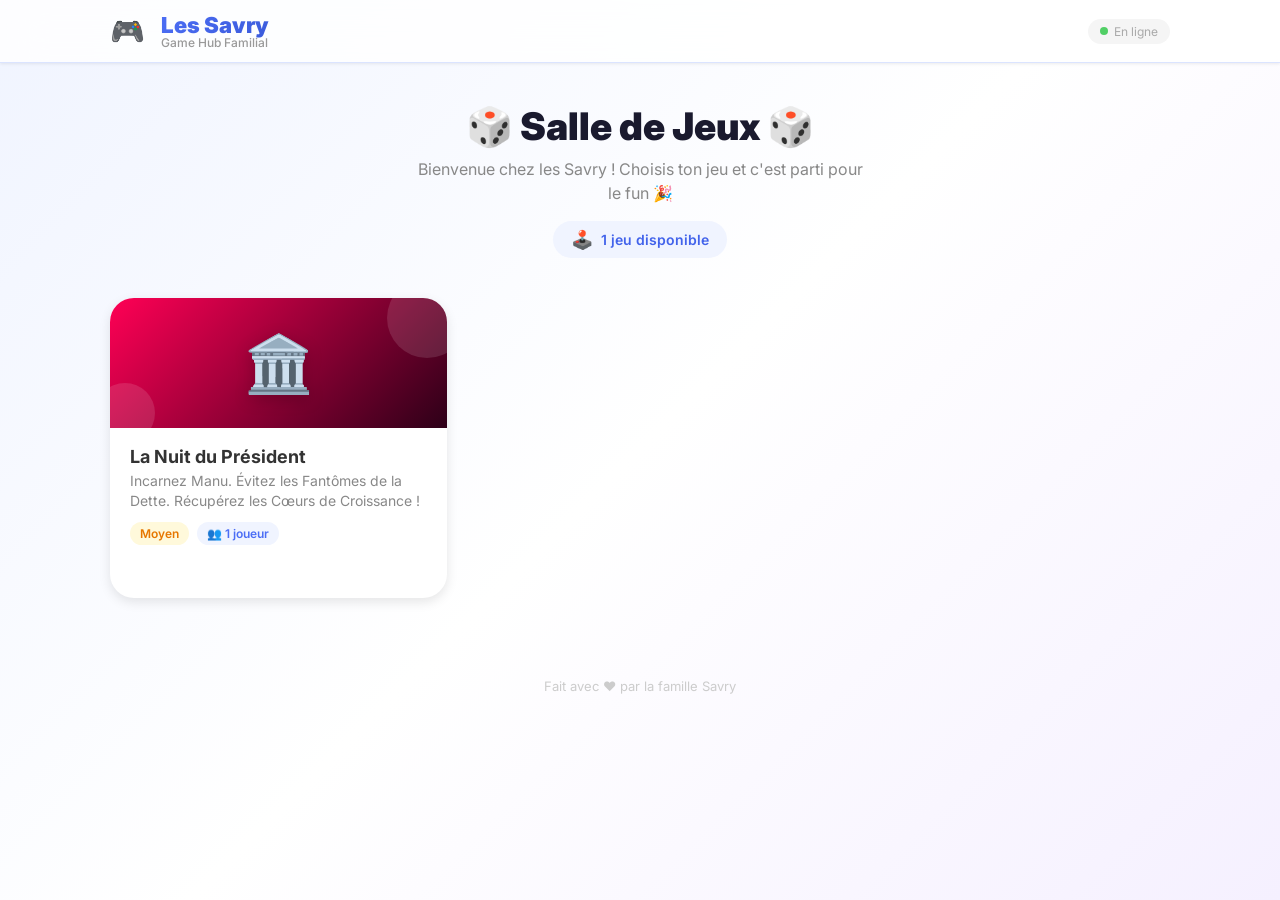
==== commit ac8539bd: "Update index.html" ====
--- a/index.html
+++ b/index.html
@@ -237,73 +237,6 @@
 
 .status-msg { font-size: 18px; font-weight: 700; min-height: 32px; text-align: center; }
 
-/* ─── Morpion ─── */
-.morpion-board { display: grid; grid-template-columns: repeat(3,1fr); gap: 8px; }
-.morpion-cell {
-  width: 80px; height: 80px; border-radius: 16px;
-  background: #fff; box-shadow: var(--shadow-sm);
-  font-size: 36px; font-weight: 900; display: flex; align-items: center; justify-content: center;
-  transition: all .2s; border: 2px solid transparent;
-}
-.morpion-cell:not(.filled):hover { background: #f5f5f5; transform: scale(1.05); }
-.morpion-cell.filled { cursor: default; }
-.morpion-cell.win { background: #e6f9e8; border-color: #51cf66; transform: scale(1.05); }
-.morpion-cell .x { color: #4c6ef5; }
-.morpion-cell .o { color: #f03e3e; }
-
-@media (min-width: 480px) { .morpion-cell { width: 96px; height: 96px; font-size: 42px; } }
-
-.score-active { transform: scale(1.08); box-shadow: 0 0 0 3px; }
-
-/* ─── Memory ─── */
-.memory-grid { display: grid; grid-template-columns: repeat(4,1fr); gap: 8px; }
-.memory-card {
-  width: 64px; height: 64px; border-radius: 12px;
-  font-size: 28px; display: flex; align-items: center; justify-content: center;
-  transition: all .3s; font-weight: 700;
-}
-.memory-card.hidden-card {
-  background: linear-gradient(135deg, #7c3aed, #db2777);
-  color: rgba(255,255,255,.6); box-shadow: var(--shadow-sm);
-}
-.memory-card.hidden-card:hover { transform: scale(1.08); box-shadow: var(--shadow-md); }
-.memory-card.flipped { background: #fff; box-shadow: var(--shadow-md); transform: scale(1.05); }
-.memory-card.matched { background: #e6f9e8; border: 2px solid #b2f2bb; transform: scale(.95); opacity: .8; }
-
-@media (min-width: 480px) { .memory-card { width: 80px; height: 80px; font-size: 34px; } }
-
-/* ─── Snake ─── */
-.snake-grid {
-  display: grid; border-radius: 16px; overflow: hidden;
-  border: 2px solid #b2f2bb; background: rgba(200,230,200,.15);
-}
-.snake-cell {
-  display: flex; align-items: center; justify-content: center;
-  transition: background .1s;
-}
-.snake-cell.even { background: rgba(200,230,200,.25); }
-.snake-cell.odd { background: rgba(200,230,200,.12); }
-.snake-cell.head { background: #2b8a3e; border-radius: 4px; box-shadow: 0 0 6px rgba(0,100,0,.4); font-size: 10px; }
-.snake-cell.body { background: #40c057; border-radius: 2px; }
-.snake-cell.food { font-size: 12px; }
-
-.snake-overlay { text-align: center; }
-.snake-overlay h3 { font-size: 22px; font-weight: 700; margin-bottom: 4px; }
-.snake-overlay p { font-size: 14px; color: #888; margin-bottom: 14px; }
-
-.mobile-controls {
-  display: grid; grid-template-columns: repeat(3,1fr); gap: 4px; width: 150px;
-}
-.ctrl-btn {
-  padding: 12px; border-radius: 10px; font-size: 18px;
-  background: #d3f9d8; transition: background .15s;
-}
-.ctrl-btn:active { background: #b2f2bb; }
-.ctrl-btn.pause-btn { background: #fff3bf; font-size: 12px; font-weight: 700; }
-.ctrl-btn.pause-btn:active { background: #ffe066; }
-
-@media (min-width: 640px) { .mobile-controls { display: none; } }
-
 /* ─── La Nuit du Président ─── */
 .president-wrap {
   position: relative; width: 100%; max-width: 800px;
@@ -378,37 +311,6 @@
    ╚══════════════════════════════════════════════════════════════════╝ */
 
 const GAMES = [
-  {
-    id: "morpion",
-    title: "Morpion",
-    description: "Le classique ! Alignez 3 symboles pour gagner.",
-    emoji: "❌",
-    gradient: "linear-gradient(135deg, #4c6ef5, #3b5bdb)",
-    render: renderMorpion,
-    players: "2",
-    difficulty: "Facile",
-  },
-  {
-    id: "memory",
-    title: "Memory",
-    description: "Retournez les cartes et trouvez les paires !",
-    emoji: "🧠",
-    gradient: "linear-gradient(135deg, #7c3aed, #db2777)",
-    render: renderMemory,
-    players: "1-4",
-    difficulty: "Facile",
-  },
-  {
-    id: "snake",
-    title: "Snake",
-    description: "Mangez les pommes et grandissez sans vous mordre !",
-    emoji: "🐍",
-    gradient: "linear-gradient(135deg, #40c057, #2b8a3e)",
-    render: renderSnake,
-    players: "1",
-    difficulty: "Moyen",
-  },
-
   {
     id: "president",
     title: "La Nuit du Président",
@@ -453,389 +355,6 @@
    ║  La fonction doit tout gérer : HTML, état, événements.        ║
    ║                                                                ║
    ╚══════════════════════════════════════════════════════════════════╝ */
-
-
-/* ─────────────────────────────────────────────────────────────────
-   🎮 JEU 1 : MORPION (Tic-Tac-Toe)
-   ───────────────────────────────────────────────────────────────── */
-
-function renderMorpion(container) {
-  let board = Array(9).fill(null);
-  let current = "X";
-  let scores = { X: 0, O: 0 };
-  let gameOver = false;
-  let winLine = null;
-
-  const COMBOS = [
-    [0,1,2],[3,4,5],[6,7,8],
-    [0,3,6],[1,4,7],[2,5,8],
-    [0,4,8],[2,4,6]
-  ];
-
-  function checkWin(b) {
-    for (const c of COMBOS) {
-      if (b[c[0]] && b[c[0]] === b[c[1]] && b[c[0]] === b[c[2]])
-        return { winner: b[c[0]], line: c };
-    }
-    return null;
-  }
-
-  function draw() {
-    const result = checkWin(board);
-    const isDraw = !result && board.every(c => c !== null);
-
-    container.innerHTML = `
-      <div class="game-wrap">
-        <div class="stats-bar">
-          <div class="stat-box" style="background:#edf2ff;${current==='X'&&!gameOver ? 'box-shadow:0 0 0 3px #4c6ef5;transform:scale(1.05);' : ''}">
-            <div class="stat-label" style="color:#4c6ef5;">Joueur X</div>
-            <div class="stat-value" style="color:#364fc7;">${scores.X}</div>
-          </div>
-          <div style="display:flex;align-items:center;color:#ccc;font-weight:700;font-size:18px;">VS</div>
-          <div class="stat-box" style="background:#ffe3e3;${current==='O'&&!gameOver ? 'box-shadow:0 0 0 3px #f03e3e;transform:scale(1.05);' : ''}">
-            <div class="stat-label" style="color:#f03e3e;">Joueur O</div>
-            <div class="stat-value" style="color:#c92a2a;">${scores.O}</div>
-          </div>
-        </div>
-
-        <div class="status-msg animate-fadeIn">
-          ${result ? `<span style="color:#2b8a3e;">🎉 ${result.winner} a gagné !</span>` :
-            isDraw ? `<span style="color:#e67700;">🤝 Match nul !</span>` :
-            `<span style="color:#888;">Au tour de <strong style="color:${current==='X'?'#4c6ef5':'#f03e3e'}">${current}</strong></span>`
-          }
-        </div>
-
-        <div class="morpion-board">
-          ${board.map((cell, i) => {
-            const isWin = winLine && winLine.includes(i);
-            return `<button class="morpion-cell ${cell ? 'filled' : ''} ${isWin ? 'win' : ''}" data-i="${i}">
-              ${cell ? `<span class="${cell.toLowerCase()} animate-scaleIn">${cell}</span>` : ''}
-            </button>`;
-          }).join('')}
-        </div>
-
-        <div class="btn-row">
-          <button class="btn-primary" style="background:var(--savry-500);" onclick="morpionReset()">🔄 Nouvelle partie</button>
-          <button class="btn-secondary" onclick="morpionFullReset()">Réinitialiser scores</button>
-        </div>
-      </div>
-    `;
-
-    container.querySelectorAll('.morpion-cell:not(.filled)').forEach(btn => {
-      btn.addEventListener('click', () => {
-        if (gameOver) return;
-        const idx = parseInt(btn.dataset.i);
-        board[idx] = current;
-        const r = checkWin(board);
-        if (r) {
-          gameOver = true;
-          winLine = r.line;
-          scores[r.winner]++;
-        } else if (board.every(c => c)) {
-          gameOver = true;
-        } else {
-          current = current === 'X' ? 'O' : 'X';
-        }
-        draw();
-      });
-    });
-  }
-
-  window.morpionReset = () => { board = Array(9).fill(null); current = 'X'; gameOver = false; winLine = null; draw(); };
-  window.morpionFullReset = () => { scores = { X: 0, O: 0 }; window.morpionReset(); };
-
-  draw();
-}
-
-
-/* ─────────────────────────────────────────────────────────────────
-   🎮 JEU 2 : MEMORY
-   ───────────────────────────────────────────────────────────────── */
-
-function renderMemory(container) {
-  const EMOJIS = ["🎮","🎲","🎯","🏆","⭐","🎪","🎨","🎵"];
-  let cards, selected, moves, best, checking;
-
-  function shuffle(arr) {
-    const a = [...arr];
-    for (let i = a.length - 1; i > 0; i--) {
-      const j = Math.floor(Math.random() * (i + 1));
-      [a[i], a[j]] = [a[j], a[i]];
-    }
-    return a;
-  }
-
-  function init() {
-    const pairs = shuffle([...EMOJIS, ...EMOJIS]);
-    cards = pairs.map((emoji, id) => ({ id, emoji, flipped: false, matched: false }));
-    selected = []; moves = 0; checking = false;
-    best = best || null;
-    draw();
-  }
-
-  function draw() {
-    const matched = cards.filter(c => c.matched).length;
-    const won = matched === cards.length;
-    if (won && (best === null || moves < best)) best = moves;
-
-    container.innerHTML = `
-      <div class="game-wrap">
-        <div class="stats-bar">
-          <div class="stat-box" style="background:#faf5ff;">
-            <div class="stat-label" style="color:#7c3aed;">Coups</div>
-            <div class="stat-value" style="color:#5b21b6;">${moves}</div>
-          </div>
-          <div class="stat-box" style="background:#fdf2f8;">
-            <div class="stat-label" style="color:#db2777;">Paires</div>
-            <div class="stat-value" style="color:#9d174d;">${matched/2}/${EMOJIS.length}</div>
-          </div>
-          ${best !== null ? `
-          <div class="stat-box" style="background:#fefce8;">
-            <div class="stat-label" style="color:#ca8a04;">Record</div>
-            <div class="stat-value" style="color:#a16207;">${best}</div>
-          </div>` : ''}
-        </div>
-
-        ${won ? `
-        <div class="status-msg animate-scaleIn">
-          <span style="color:#2b8a3e;">🎉 Bravo ! En ${moves} coups !</span>
-        </div>` : ''}
-
-        <div class="memory-grid">
-          ${cards.map(card => {
-            const cls = card.matched ? 'matched' : card.flipped ? 'flipped' : 'hidden-card';
-            return `<button class="memory-card ${cls}" data-id="${card.id}">
-              ${(card.flipped || card.matched) ? `<span class="animate-scaleIn">${card.emoji}</span>` : '?'}
-            </button>`;
-          }).join('')}
-        </div>
-
-        <button class="btn-primary" style="background:#7c3aed;" onclick="memoryRestart()">🔄 Nouvelle partie</button>
-      </div>
-    `;
-
-    container.querySelectorAll('.memory-card.hidden-card').forEach(btn => {
-      btn.addEventListener('click', () => {
-        if (checking) return;
-        const id = parseInt(btn.dataset.id);
-        const card = cards.find(c => c.id === id);
-        if (!card || card.flipped || card.matched) return;
-        card.flipped = true;
-        selected.push(id);
-        draw();
-
-        if (selected.length === 2) {
-          moves++;
-          checking = true;
-          const c1 = cards.find(c => c.id === selected[0]);
-          const c2 = cards.find(c => c.id === selected[1]);
-          if (c1.emoji === c2.emoji) {
-            setTimeout(() => { c1.matched = c2.matched = true; selected = []; checking = false; draw(); }, 400);
-          } else {
-            setTimeout(() => { c1.flipped = c2.flipped = false; selected = []; checking = false; draw(); }, 900);
-          }
-        }
-      });
-    });
-  }
-
-  window.memoryRestart = init;
-  init();
-}
-
-
-/* ─────────────────────────────────────────────────────────────────
-   🎮 JEU 3 : SNAKE
-   ───────────────────────────────────────────────────────────────── */
-
-function renderSnake(container) {
-  const SIZE = 15;
-  const SPEED_INIT = 150;
-  let snake, food, dir, score, bestScore, playing, paused, interval;
-  let touchStart = null;
-  bestScore = 0;
-
-  function randomFood() {
-    let p;
-    do { p = { x: Math.floor(Math.random()*SIZE), y: Math.floor(Math.random()*SIZE) }; }
-    while (snake.some(s => s.x === p.x && s.y === p.y));
-    return p;
-  }
-
-  function init() {
-    snake = [{ x: 7, y: 7 }];
-    food = { x: 5, y: 5 };
-    dir = "RIGHT"; score = 0; playing = false; paused = false;
-    if (interval) clearInterval(interval);
-    interval = null;
-    draw();
-  }
-
-  function startGame() {
-    snake = [{ x: 7, y: 7 }];
-    food = randomFood();
-    dir = "RIGHT"; score = 0; playing = true; paused = false;
-    if (interval) clearInterval(interval);
-    gameLoop();
-    draw();
-  }
-
-  function gameLoop() {
-    const speed = Math.max(70, SPEED_INIT - score * 3);
-    if (interval) clearInterval(interval);
-    interval = setInterval(tick, speed);
-  }
-
-  function tick() {
-    if (!playing || paused) return;
-    const head = { ...snake[0] };
-    if (dir === "UP") head.y--;
-    if (dir === "DOWN") head.y++;
-    if (dir === "LEFT") head.x--;
-    if (dir === "RIGHT") head.x++;
-
-    if (head.x < 0 || head.x >= SIZE || head.y < 0 || head.y >= SIZE ||
-        snake.some(s => s.x === head.x && s.y === head.y)) {
-      playing = false;
-      clearInterval(interval);
-      if (score > bestScore) bestScore = score;
-      draw();
-      return;
-    }
-
-    snake.unshift(head);
-    if (head.x === food.x && head.y === food.y) {
-      score++;
-      food = randomFood();
-      clearInterval(interval);
-      gameLoop();
-    } else {
-      snake.pop();
-    }
-    draw();
-  }
-
-  function changeDir(newDir) {
-    const opp = { UP:"DOWN", DOWN:"UP", LEFT:"RIGHT", RIGHT:"LEFT" };
-    if (opp[newDir] !== dir) dir = newDir;
-  }
-
-  function draw() {
-    const cellPx = Math.min(Math.floor((window.innerWidth - 80) / SIZE), Math.floor(448 / SIZE));
-    const gameOverState = !playing && score > 0;
-
-    container.innerHTML = `
-      <div class="game-wrap" id="snake-wrap" tabindex="0" style="outline:none;">
-        <div class="stats-bar">
-          <div class="stat-box" style="background:#e6f9e8;">
-            <div class="stat-label" style="color:#2b8a3e;">Score</div>
-            <div class="stat-value" style="color:#1b5e20;">${score}</div>
-          </div>
-          <div class="stat-box" style="background:#fefce8;">
-            <div class="stat-label" style="color:#ca8a04;">Record</div>
-            <div class="stat-value" style="color:#a16207;">${bestScore}</div>
-          </div>
-        </div>
-
-        <div class="snake-grid" style="grid-template-columns:repeat(${SIZE},${cellPx}px);grid-template-rows:repeat(${SIZE},${cellPx}px);">
-          ${Array.from({length: SIZE*SIZE}).map((_,i) => {
-            const x = i % SIZE, y = Math.floor(i / SIZE);
-            const isHead = snake[0] && snake[0].x === x && snake[0].y === y;
-            const isBody = snake.slice(1).some(s => s.x === x && s.y === y);
-            const isFood = food.x === x && food.y === y;
-            let cls = (x+y)%2===0 ? 'even' : 'odd';
-            if (isHead) cls = 'head';
-            else if (isBody) cls = 'body';
-            return `<div class="snake-cell ${cls}" style="width:${cellPx}px;height:${cellPx}px;">
-              ${isFood ? '<span class="animate-pulse">🍎</span>' : ''}
-              ${isHead ? '👀' : ''}
-            </div>`;
-          }).join('')}
-        </div>
-
-        ${(!playing || paused) ? `
-        <div class="snake-overlay animate-scaleIn">
-          ${gameOverState ? `<h3 style="color:#c92a2a;">💀 Game Over !</h3><p>Score : ${score}</p>` :
-            paused ? `<h3 style="color:#e67700;">⏸️ Pause</h3>` :
-            `<p>Flèches / ZQSD pour bouger<br>Swipe sur mobile 📱</p>`
-          }
-          <button class="btn-primary" style="background:#40c057;" id="snake-play-btn">
-            ${gameOverState ? '🔄 Rejouer' : paused ? '▶️ Reprendre' : '▶️ Jouer !'}
-          </button>
-        </div>` : ''}
-
-        ${playing && !paused ? `
-        <div class="mobile-controls">
-          <div></div>
-          <button class="ctrl-btn" onclick="snakeDir('UP')">↑</button>
-          <div></div>
-          <button class="ctrl-btn" onclick="snakeDir('LEFT')">←</button>
-          <button class="ctrl-btn pause-btn" onclick="snakePause()">⏸️</button>
-          <button class="ctrl-btn" onclick="snakeDir('RIGHT')">→</button>
-          <div></div>
-          <button class="ctrl-btn" onclick="snakeDir('DOWN')">↓</button>
-          <div></div>
-        </div>` : ''}
-      </div>
-    `;
-
-    const playBtn = document.getElementById('snake-play-btn');
-    if (playBtn) {
-      playBtn.addEventListener('click', () => {
-        if (paused) { paused = false; draw(); }
-        else startGame();
-      });
-    }
-
-    const wrap = document.getElementById('snake-wrap');
-    if (wrap) {
-      wrap.focus();
-      wrap.addEventListener('touchstart', e => {
-        const t = e.touches[0];
-        touchStart = { x: t.clientX, y: t.clientY };
-      }, { passive: true });
-      wrap.addEventListener('touchend', e => {
-        if (!touchStart) return;
-        const t = e.changedTouches[0];
-        const dx = t.clientX - touchStart.x, dy = t.clientY - touchStart.y;
-        if (Math.max(Math.abs(dx), Math.abs(dy)) < 30) return;
-        if (Math.abs(dx) > Math.abs(dy)) changeDir(dx > 0 ? 'RIGHT' : 'LEFT');
-        else changeDir(dy > 0 ? 'DOWN' : 'UP');
-      }, { passive: true });
-    }
-  }
-
-  // Keyboard
-  function handleKey(e) {
-    const target = document.getElementById('snake-wrap');
-    if (!target) return;
-    if (e.key === ' ') {
-      e.preventDefault();
-      if (!playing) startGame();
-      else { paused = !paused; draw(); }
-      return;
-    }
-    const map = {
-      ArrowUp:'UP', ArrowDown:'DOWN', ArrowLeft:'LEFT', ArrowRight:'RIGHT',
-      z:'UP', s:'DOWN', q:'LEFT', d:'RIGHT',
-      Z:'UP', S:'DOWN', Q:'LEFT', D:'RIGHT',
-    };
-    if (map[e.key]) { e.preventDefault(); changeDir(map[e.key]); }
-  }
-
-  window.snakeDir = changeDir;
-  window.snakePause = () => { paused = true; draw(); };
-  window.snakeKeyHandler = handleKey;
-  window.addEventListener('keydown', handleKey);
-
-  // Cleanup on navigation
-  window.snakeCleanup = () => {
-    if (interval) clearInterval(interval);
-    window.removeEventListener('keydown', handleKey);
-  };
-
-  init();
-}
 
 
 /* ─────────────────────────────────────────────────────────────────
@@ -1183,7 +702,6 @@
 
 function navigate(view) {
   // Cleanup des jeux si on quitte
-  if (currentView === 'snake' && window.snakeCleanup) window.snakeCleanup();
   if (currentView === 'president' && window.presidentCleanup) window.presidentCleanup();
   currentView = view;
   renderApp();
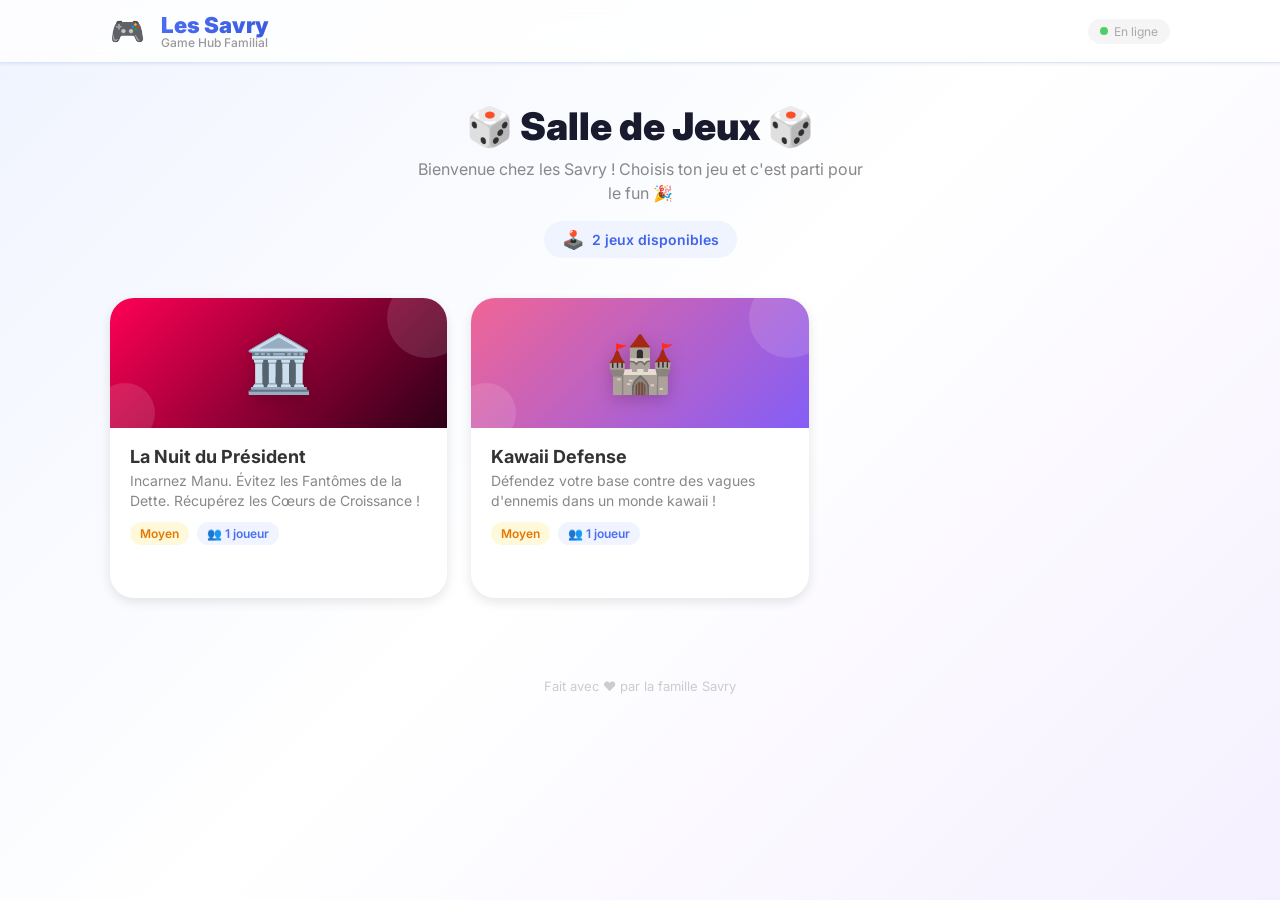
==== commit f729d729: "Update index.html" ====
--- a/index.html
+++ b/index.html
@@ -320,6 +320,17 @@
     render: renderPresident,
     players: "1",
     difficulty: "Moyen",
+  },
+
+  {
+    id: "kawaii_defense",
+    title: "Kawaii Defense",
+    description: "Défendez votre base contre des vagues d'ennemis dans un monde kawaii !",
+    emoji: "🏰",
+    gradient: "linear-gradient(135deg, #f06595, #845ef7)",
+    players: "1",
+    difficulty: "Moyen",
+    external: "kawaii_defense.html",  // ← Lien vers le fichier HTML externe
   },
 
   /* ┌──────────────────────────────────────────────────────────────┐
@@ -703,6 +714,14 @@
 function navigate(view) {
   // Cleanup des jeux si on quitte
   if (currentView === 'president' && window.presidentCleanup) window.presidentCleanup();
+
+  // Si le jeu est externe (fichier HTML séparé), on l'ouvre
+  const game = GAMES.find(g => g.id === view);
+  if (game && game.external) {
+    window.location.href = game.external;
+    return;
+  }
+
   currentView = view;
   renderApp();
   window.scrollTo({ top: 0, behavior: 'smooth' });
